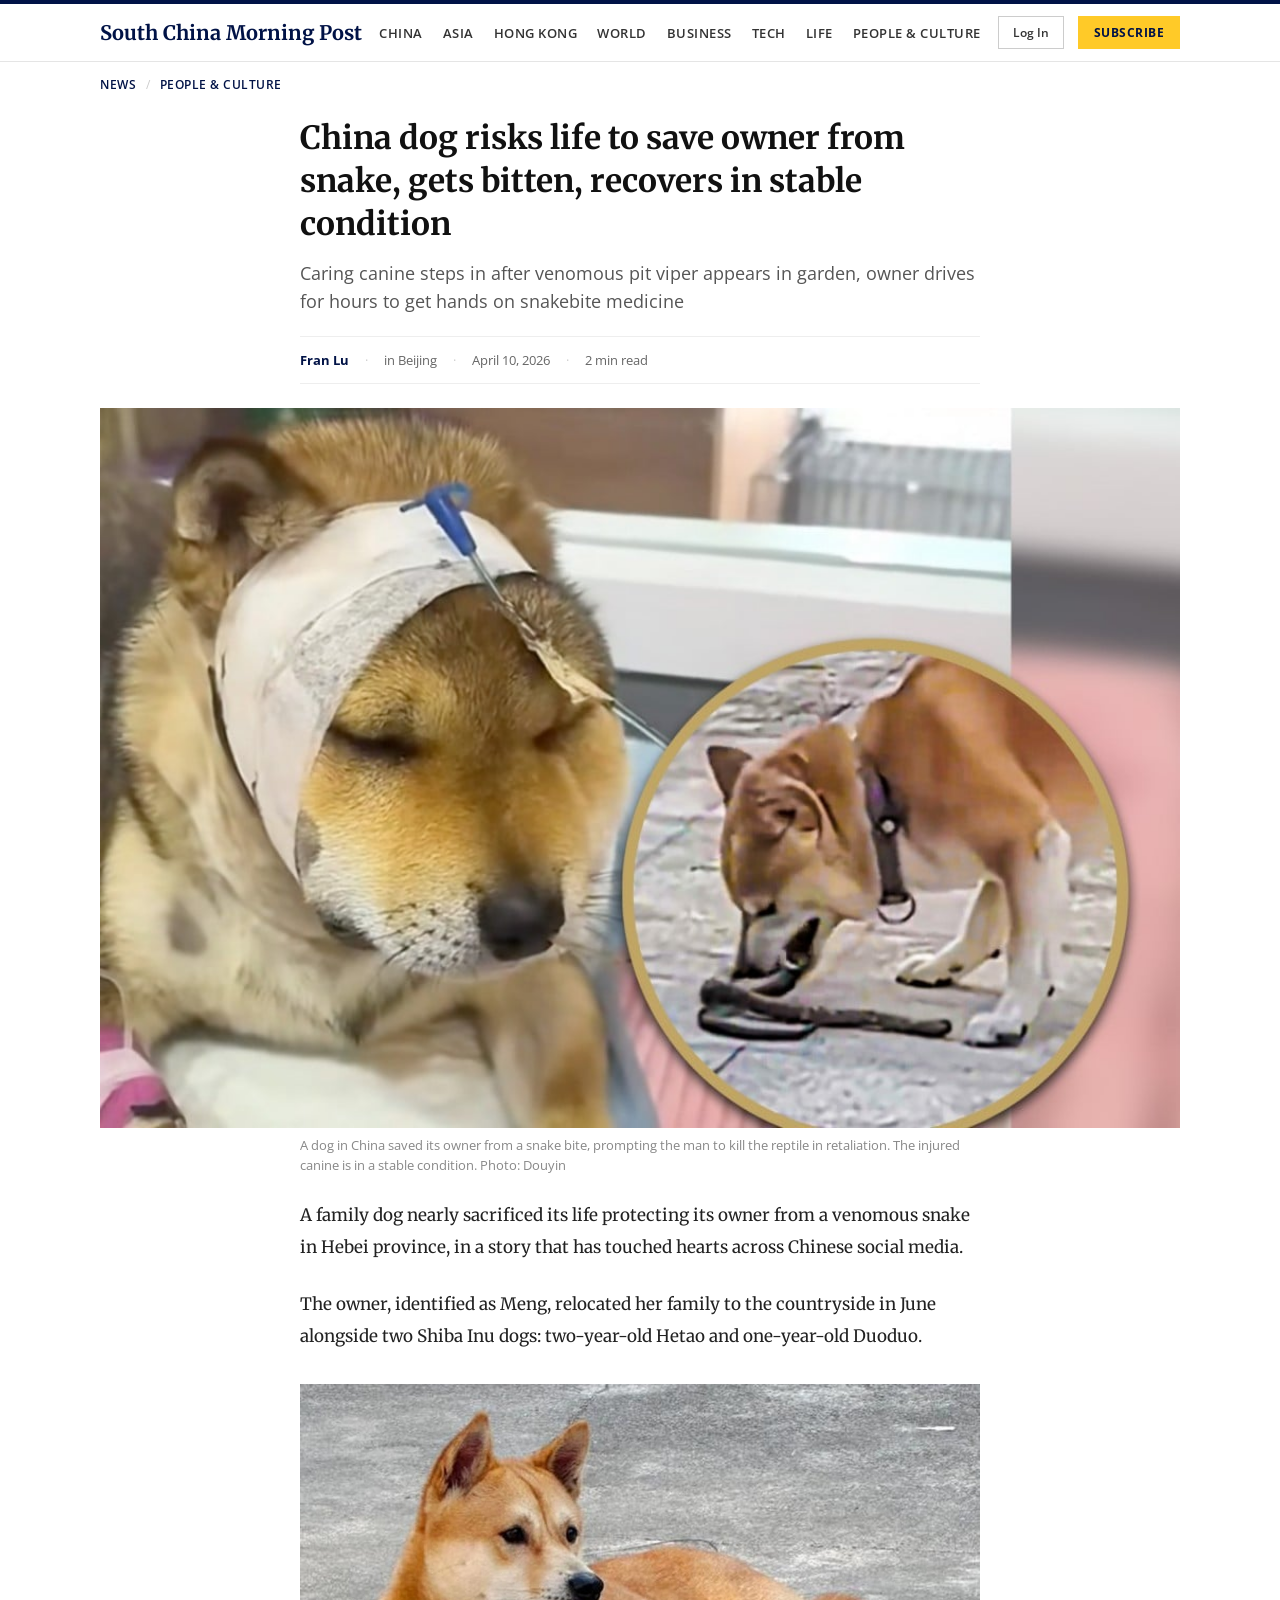
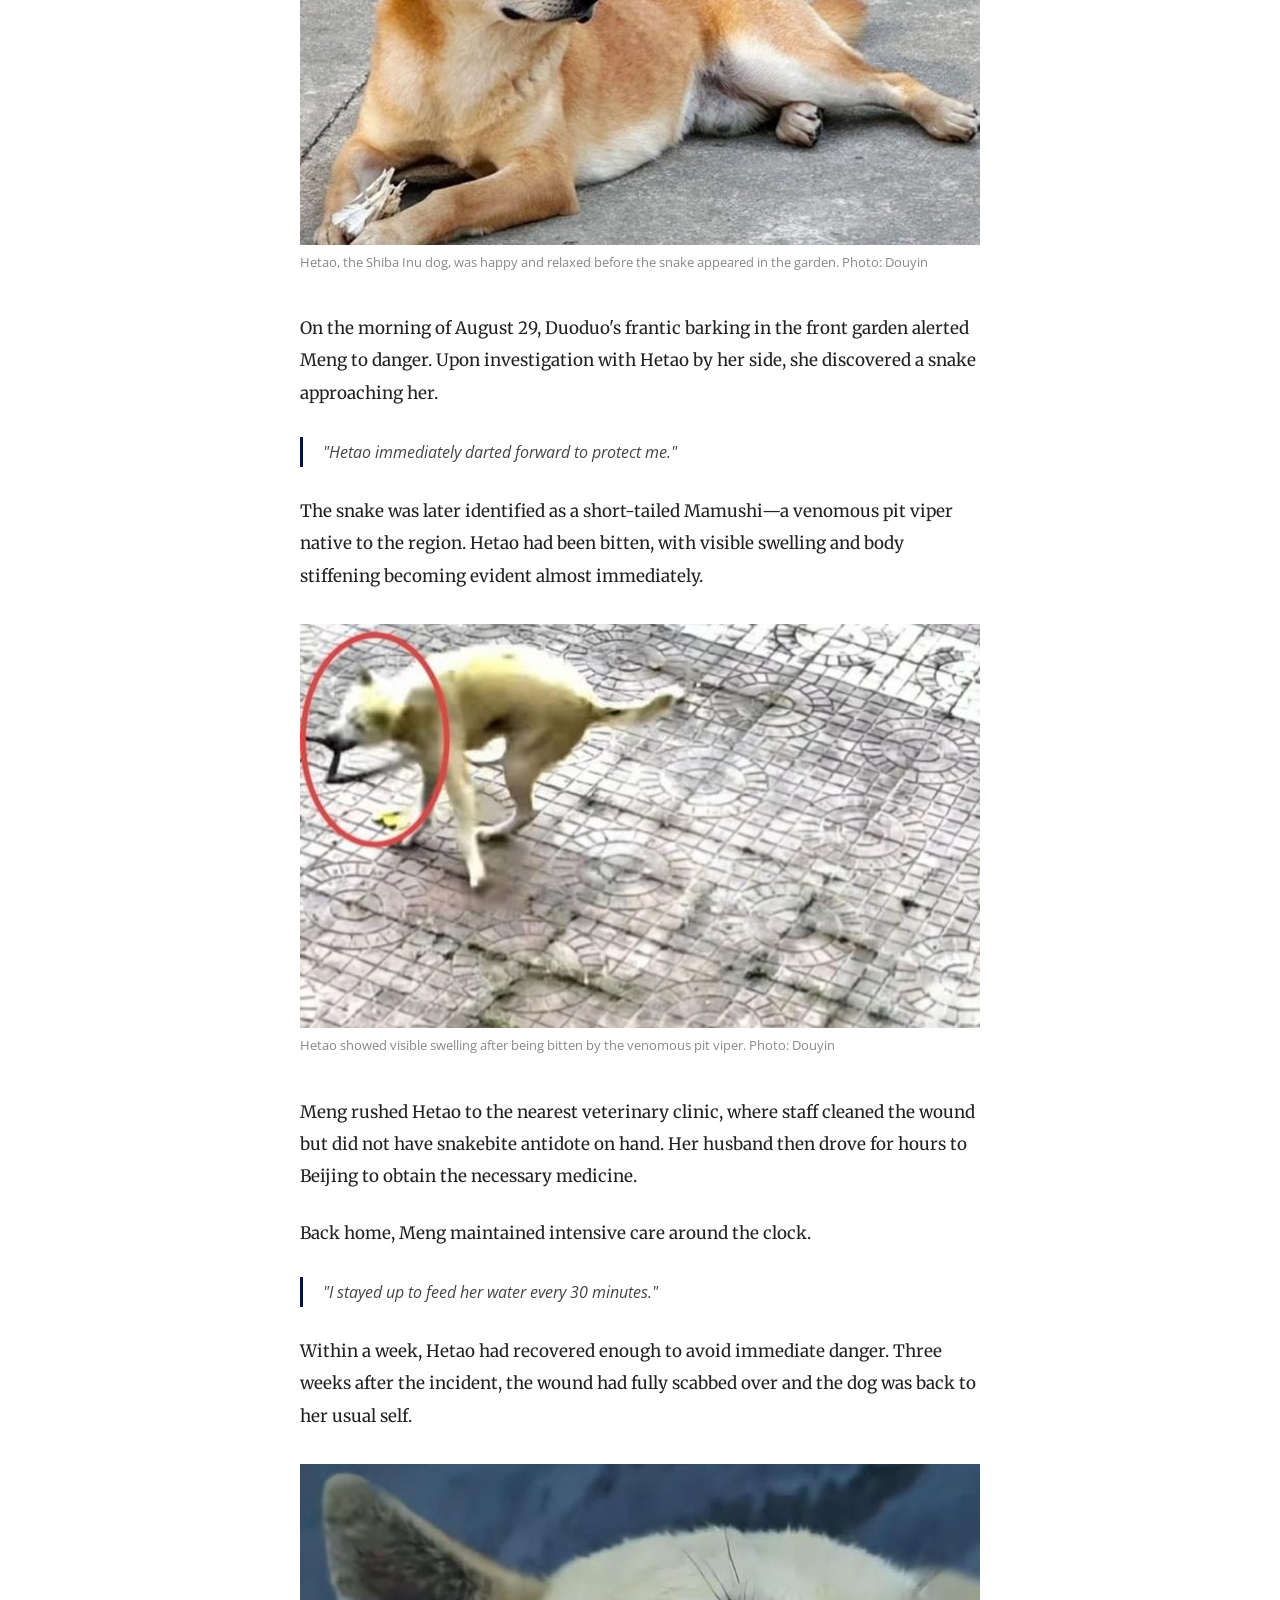
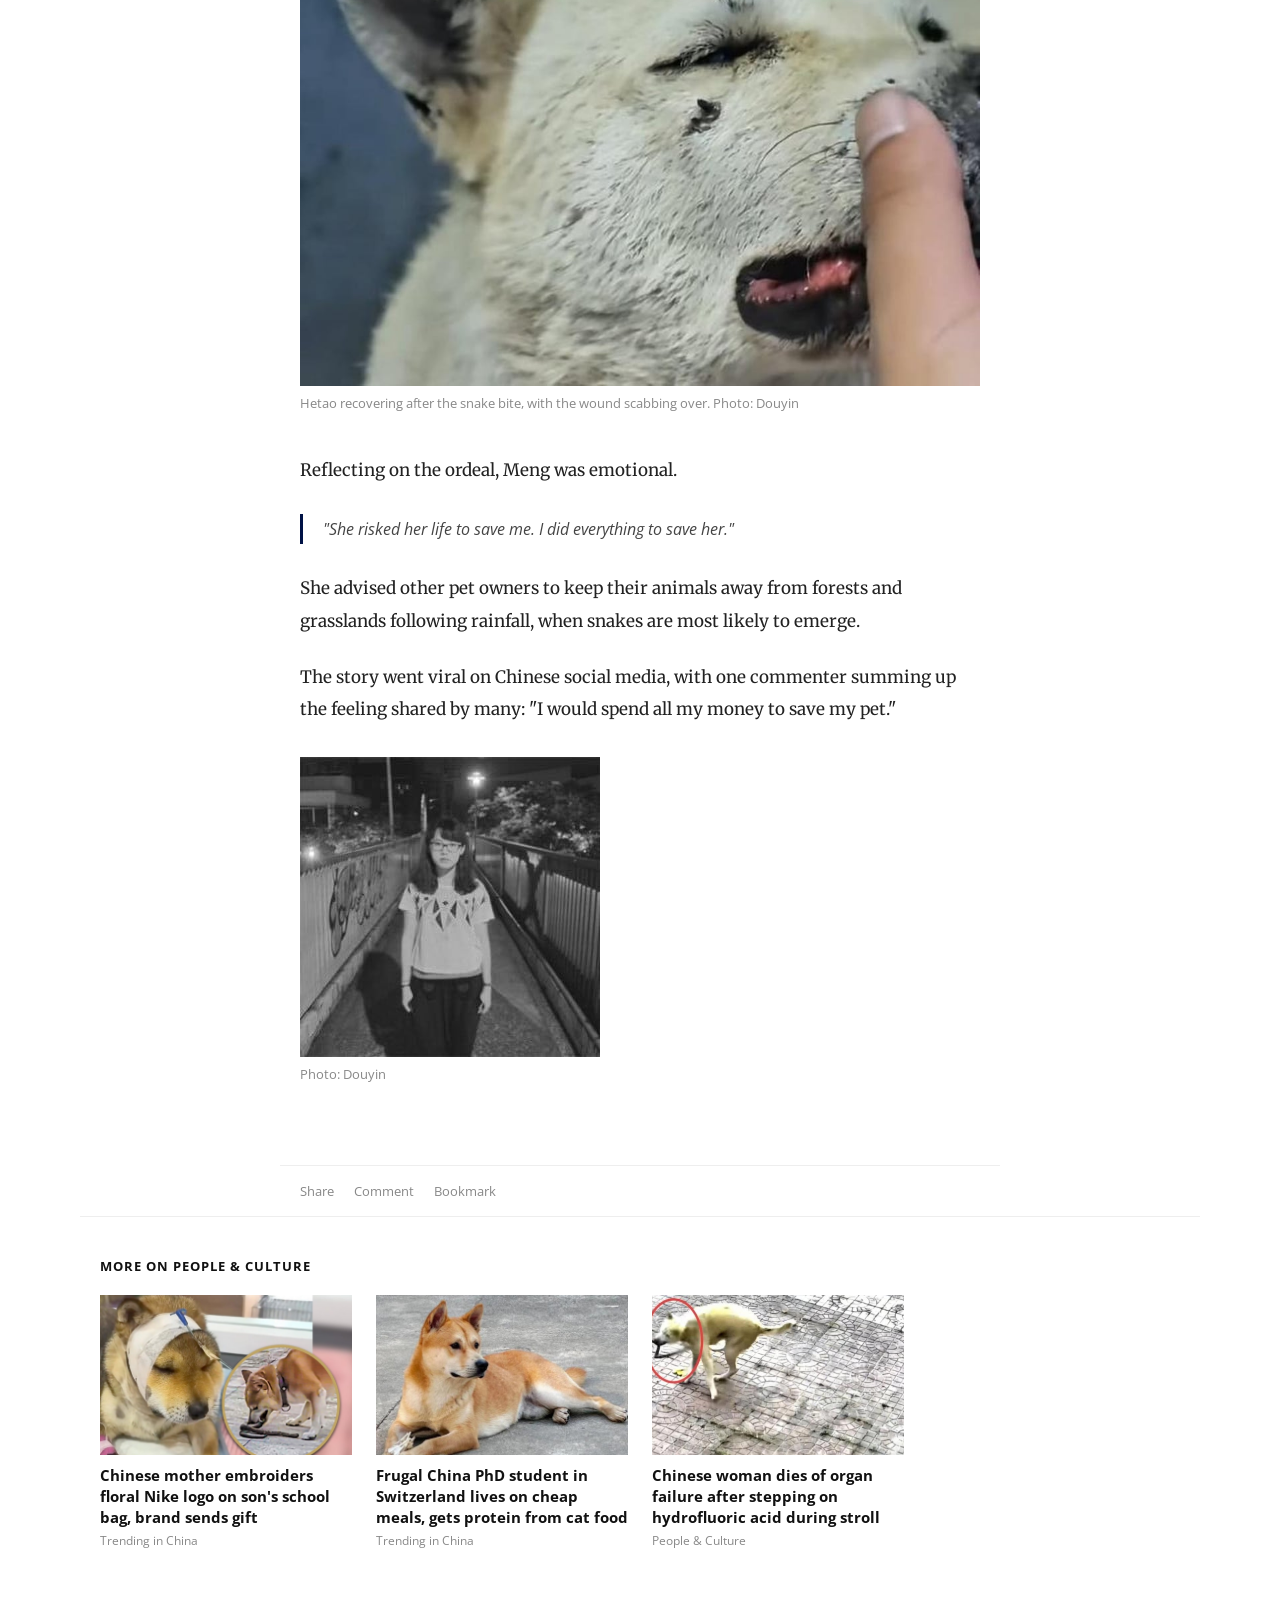
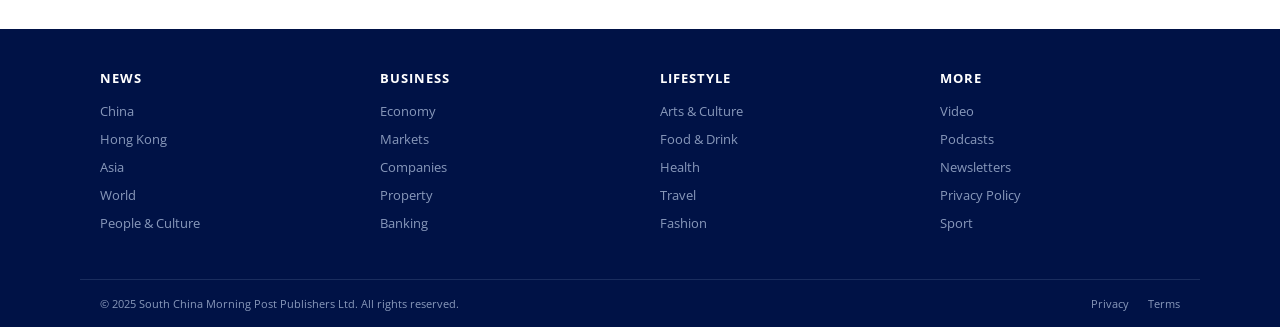
==== news/people-culture/article/3326856/china-dog-risks-life-save-owner-snake-gets-bitten-recovers-stable-condition/index.html @ 59bc3aed "Move page to /news/people-culture/article/3326856/... path" ====
<!DOCTYPE html>
<html lang="en">
<head>
    <meta charset="UTF-8">
    <meta name="viewport" content="width=device-width, initial-scale=1.0">
    <title>China dog risks life to save owner from snake, gets bitten, recovers in stable condition | South China Morning Post</title>
    <link rel="icon" href="/favicon.svg" type="image/svg+xml">
    <meta name="description" content="Caring canine steps in after venomous pit viper appears in garden, owner drives for hours to get hands on snakebite medicine.">
    <meta property="og:title" content="China dog risks life to save owner from snake, gets bitten, is recovering">
    <meta property="og:description" content="Caring canine steps in after venomous pit viper appears in garden, owner drives for hours to get hands on snakebite medicine.">
    <meta property="og:image" content="assets/d072e27a-3567-441e-893f-858150c29d8f_8da74070.jpg">
    <meta property="og:type" content="article">
    <link href="https://fonts.googleapis.com/css2?family=Merriweather:wght@400;700&family=Open+Sans:wght@400;600;700&display=swap" rel="stylesheet">
    <style>
        * { margin: 0; padding: 0; box-sizing: border-box; }
        body { font-family: 'Open Sans', Arial, sans-serif; color: #222; background: #fff; -webkit-font-smoothing: antialiased; }
        a { color: #001246; text-decoration: none; }
        a:hover { text-decoration: underline; }
        img { max-width: 100%; height: auto; display: block; }

        /* === TOP BAR === */
        .topbar { background: #001246; height: 4px; }

        /* === NAV === */
        .nav { border-bottom: 1px solid #e5e5e5; position: sticky; top: 0; z-index: 100; background: #fff; }
        .nav-inner {
            max-width: 1120px; margin: 0 auto;
            display: flex; align-items: center; justify-content: space-between;
            padding: 12px 20px;
        }
        .nav-logo {
            font-family: 'Merriweather', Georgia, serif;
            font-size: 20px; font-weight: 700; color: #001246; white-space: nowrap;
        }
        .nav-links { display: flex; gap: 20px; list-style: none; font-size: 13px; font-weight: 600; text-transform: uppercase; letter-spacing: 0.5px; }
        .nav-links a { color: #333; }
        .nav-links a:hover { color: #001246; text-decoration: none; }
        .nav-right { display: flex; align-items: center; gap: 14px; }
        .nav-right .btn-sub {
            background: #FFCA28; color: #001246; border: none;
            padding: 8px 16px; font-size: 12px; font-weight: 700;
            text-transform: uppercase; letter-spacing: 0.5px; cursor: pointer;
        }
        .nav-right .btn-login {
            background: none; border: 1px solid #ccc; color: #333;
            padding: 7px 14px; font-size: 12px; font-weight: 600; cursor: pointer;
        }

        /* === BREADCRUMBS === */
        .breadcrumbs {
            max-width: 1120px; margin: 0 auto;
            padding: 14px 20px 0;
            font-size: 12px; color: #666;
            text-transform: uppercase; letter-spacing: 0.5px;
        }
        .breadcrumbs a { color: #001246; font-weight: 600; }
        .breadcrumbs span { margin: 0 6px; color: #ccc; }

        /* === ARTICLE === */
        .article-header { max-width: 720px; margin: 0 auto; padding: 24px 20px 0; }
        .article-header h1 {
            font-family: 'Merriweather', Georgia, serif;
            font-size: 32px; line-height: 1.35; font-weight: 700; color: #111; margin-bottom: 12px;
        }
        .article-header .deck { font-size: 18px; line-height: 1.6; color: #555; margin-bottom: 20px; }
        .article-meta {
            display: flex; align-items: center; gap: 16px;
            padding: 14px 0; border-top: 1px solid #eee; border-bottom: 1px solid #eee;
            font-size: 13px; color: #666; margin-bottom: 24px; flex-wrap: wrap;
        }
        .article-meta .author { font-weight: 700; color: #001246; }
        .article-meta .dot { color: #ccc; }

        /* === HERO IMAGE === */
        .hero-image { max-width: 1120px; margin: 0 auto; padding: 0 20px; }
        .hero-image img { width: 100%; }
        .hero-caption {
            max-width: 720px; margin: 0 auto;
            padding: 8px 20px 24px; font-size: 13px; color: #888; line-height: 1.5;
        }

        /* === BODY === */
        .article-body { max-width: 720px; margin: 0 auto; padding: 0 20px 40px; }
        .article-body p {
            font-family: 'Merriweather', Georgia, serif;
            font-size: 17px; line-height: 1.9; margin-bottom: 24px; color: #222;
        }
        .article-body figure { margin: 32px 0; }
        .article-body figcaption { font-size: 13px; color: #888; padding: 8px 0; line-height: 1.5; }
        .article-body blockquote {
            border-left: 3px solid #001246; padding: 4px 0 4px 20px;
            margin: 28px 0; font-style: italic; color: #444;
        }

        /* === SOCIAL === */
        .social-bar {
            max-width: 720px; margin: 0 auto; padding: 16px 20px;
            border-top: 1px solid #eee; display: flex; gap: 20px; font-size: 13px; color: #888;
        }
        .social-bar a { color: #888; }
        .social-bar a:hover { color: #001246; }

        /* === RELATED === */
        .related { max-width: 1120px; margin: 0 auto; padding: 40px 20px; border-top: 1px solid #eee; }
        .related h3 {
            font-weight: 700; color: #111; margin-bottom: 20px;
            text-transform: uppercase; letter-spacing: 1px; font-size: 13px;
        }
        .related-grid { display: grid; grid-template-columns: repeat(auto-fill, minmax(250px, 1fr)); gap: 24px; }
        .related-card img { width: 100%; height: 160px; object-fit: cover; margin-bottom: 10px; }
        .related-card-title { font-size: 15px; font-weight: 700; color: #111; line-height: 1.4; }
        .related-card-meta { font-size: 12px; color: #888; margin-top: 4px; }

        /* === FOOTER === */
        .site-footer { background: #001246; color: #8899bb; margin-top: 40px; }
        .footer-inner {
            max-width: 1120px; margin: 0 auto; padding: 40px 20px;
            display: flex; gap: 40px; flex-wrap: wrap;
        }
        .footer-col { flex: 1; min-width: 180px; }
        .footer-col h4 { color: #fff; font-size: 13px; margin-bottom: 12px; text-transform: uppercase; letter-spacing: 1px; }
        .footer-col ul { list-style: none; }
        .footer-col li { margin-bottom: 6px; }
        .footer-col a { color: #8899bb; font-size: 13px; }
        .footer-col a:hover { color: #fff; text-decoration: none; }
        .footer-bottom {
            max-width: 1120px; margin: 0 auto; padding: 16px 20px;
            border-top: 1px solid #1a2d5e; font-size: 11px;
            display: flex; justify-content: space-between; align-items: center;
        }
        .footer-bottom a { color: #8899bb; margin-left: 16px; }

        @media (max-width: 768px) {
            .nav-links { display: none; }
            .article-header h1 { font-size: 24px; }
            .article-header .deck { font-size: 16px; }
            .article-body p { font-size: 16px; }
            .hero-image { padding: 0; }
            .related-grid { grid-template-columns: 1fr; }
        }
    </style>
</head>
<body>

<div class="topbar"></div>

<nav class="nav">
    <div class="nav-inner">
        <a href="https://www.scmp.com/" class="nav-logo">South China Morning Post</a>
        <ul class="nav-links">
            <li><a href="https://www.scmp.com/news/china">China</a></li>
            <li><a href="https://www.scmp.com/news/asia">Asia</a></li>
            <li><a href="https://www.scmp.com/news/hong-kong">Hong Kong</a></li>
            <li><a href="https://www.scmp.com/news/world">World</a></li>
            <li><a href="https://www.scmp.com/business">Business</a></li>
            <li><a href="https://www.scmp.com/tech">Tech</a></li>
            <li><a href="https://www.scmp.com/lifestyle">Life</a></li>
            <li><a href="https://www.scmp.com/news/people-culture">People &amp; Culture</a></li>
        </ul>
        <div class="nav-right">
            <a href="https://www.scmp.com/mynews" class="btn-login">Log In</a>
            <a href="https://subscribe.scmp.com/" class="btn-sub">Subscribe</a>
        </div>
    </div>
</nav>

<div class="breadcrumbs">
    <a href="https://www.scmp.com/">News</a> <span>/</span>
    <a href="https://www.scmp.com/news/people-culture">People &amp; Culture</a>
</div>

<div class="article-header">
    <h1>China dog risks life to save owner from snake, gets bitten, recovers in stable condition</h1>
    <p class="deck">Caring canine steps in after venomous pit viper appears in garden, owner drives for hours to get hands on snakebite medicine</p>
    <div class="article-meta">
        <a class="author" href="https://www.scmp.com/author/fran-lu">Fran Lu</a>
        <span class="dot">&middot;</span>
        <span>in Beijing</span>
        <span class="dot">&middot;</span>
        <time>April 10, 2026</time>
        <span class="dot">&middot;</span>
        <span>2 min read</span>
    </div>
</div>

<div class="hero-image">
    <img src="/news/people-culture/article/3326856/china-dog-risks-life-save-owner-snake-gets-bitten-recovers-stable-condition/assets/d072e27a-3567-441e-893f-858150c29d8f_8da74070.jpg" alt="A dog saved its owner from a venomous snake">
</div>
<div class="hero-caption">
    A dog in China saved its owner from a snake bite, prompting the man to kill the reptile in retaliation. The injured canine is in a stable condition. Photo: Douyin
</div>

<div class="article-body">
    <p>A family dog nearly sacrificed its life protecting its owner from a venomous snake in Hebei province, in a story that has touched hearts across Chinese social media.</p>

    <p>The owner, identified as Meng, relocated her family to the countryside in June alongside two Shiba Inu dogs: two-year-old Hetao and one-year-old Duoduo.</p>

    <figure>
        <img src="/news/people-culture/article/3326856/china-dog-risks-life-save-owner-snake-gets-bitten-recovers-stable-condition/assets/e55ad8de-f776-4322-b132-e14bff20448c_a02d8949.jpg" alt="Hetao the Shiba Inu before the snake incident">
        <figcaption>Hetao, the Shiba Inu dog, was happy and relaxed before the snake appeared in the garden. Photo: Douyin</figcaption>
    </figure>

    <p>On the morning of August 29, Duoduo's frantic barking in the front garden alerted Meng to danger. Upon investigation with Hetao by her side, she discovered a snake approaching her.</p>

    <blockquote>"Hetao immediately darted forward to protect me."</blockquote>

    <p>The snake was later identified as a short-tailed Mamushi&mdash;a venomous pit viper native to the region. Hetao had been bitten, with visible swelling and body stiffening becoming evident almost immediately.</p>

    <figure>
        <img src="/news/people-culture/article/3326856/china-dog-risks-life-save-owner-snake-gets-bitten-recovers-stable-condition/assets/69edae4e-2691-48e2-a2f3-05f35df4acb7_948cd60c.jpg" alt="Hetao after being bitten by the snake">
        <figcaption>Hetao showed visible swelling after being bitten by the venomous pit viper. Photo: Douyin</figcaption>
    </figure>

    <p>Meng rushed Hetao to the nearest veterinary clinic, where staff cleaned the wound but did not have snakebite antidote on hand. Her husband then drove for hours to Beijing to obtain the necessary medicine.</p>

    <p>Back home, Meng maintained intensive care around the clock.</p>

    <blockquote>"I stayed up to feed her water every 30 minutes."</blockquote>

    <p>Within a week, Hetao had recovered enough to avoid immediate danger. Three weeks after the incident, the wound had fully scabbed over and the dog was back to her usual self.</p>

    <figure>
        <img src="/news/people-culture/article/3326856/china-dog-risks-life-save-owner-snake-gets-bitten-recovers-stable-condition/assets/6c112af4-2133-4f7b-a668-4d69fa3e6c41_7ddc06ff.jpg" alt="Hetao recovering from the snake bite">
        <figcaption>Hetao recovering after the snake bite, with the wound scabbing over. Photo: Douyin</figcaption>
    </figure>

    <p>Reflecting on the ordeal, Meng was emotional.</p>

    <blockquote>"She risked her life to save me. I did everything to save her."</blockquote>

    <p>She advised other pet owners to keep their animals away from forests and grasslands following rainfall, when snakes are most likely to emerge.</p>

    <p>The story went viral on Chinese social media, with one commenter summing up the feeling shared by many: "I would spend all my money to save my pet."</p>

    <figure>
        <img src="/news/people-culture/article/3326856/china-dog-risks-life-save-owner-snake-gets-bitten-recovers-stable-condition/assets/IMG_3277.jpg" alt="Hetao fully recovered">
        <figcaption>Photo: Douyin</figcaption>
    </figure>
</div>

<div class="social-bar">
    <a href="https://www.scmp.com/news/people-culture/article/3326856/china-dog-risks-life-save-owner-snake-gets-bitten-recovers-stable-condition">Share</a>
    <a href="https://www.scmp.com/news/people-culture/article/3326856/china-dog-risks-life-save-owner-snake-gets-bitten-recovers-stable-condition#comments">Comment</a>
    <a href="https://www.scmp.com/mynews">Bookmark</a>
</div>

<div class="related">
    <h3>More on People & Culture</h3>
    <div class="related-grid">
        <a class="related-card" href="https://www.scmp.com/news/people-culture/trending-china/article/3325831/chinese-mother-embroiders-floral-nike-logo-sons-school-bag-brand-sends-gift">
            <img src="/news/people-culture/article/3326856/china-dog-risks-life-save-owner-snake-gets-bitten-recovers-stable-condition/assets/d072e27a-3567-441e-893f-858150c29d8f_8da74070.jpg" alt="">
            <div class="related-card-title">Chinese mother embroiders floral Nike logo on son's school bag, brand sends gift</div>
            <div class="related-card-meta">Trending in China</div>
        </a>
        <a class="related-card" href="https://www.scmp.com/news/people-culture/trending-china/article/3325863/frugal-china-phd-student-switzerland-lives-cheap-meals-gets-protein-cat-food">
            <img src="/news/people-culture/article/3326856/china-dog-risks-life-save-owner-snake-gets-bitten-recovers-stable-condition/assets/e55ad8de-f776-4322-b132-e14bff20448c_a02d8949.jpg" alt="">
            <div class="related-card-title">Frugal China PhD student in Switzerland lives on cheap meals, gets protein from cat food</div>
            <div class="related-card-meta">Trending in China</div>
        </a>
        <a class="related-card" href="https://www.scmp.com/news/people-culture/article/3325834/chinese-woman-dies-organ-failure-after-stepping-hydrofluoric-acid-during-stroll">
            <img src="/news/people-culture/article/3326856/china-dog-risks-life-save-owner-snake-gets-bitten-recovers-stable-condition/assets/69edae4e-2691-48e2-a2f3-05f35df4acb7_948cd60c.jpg" alt="">
            <div class="related-card-title">Chinese woman dies of organ failure after stepping on hydrofluoric acid during stroll</div>
            <div class="related-card-meta">People &amp; Culture</div>
        </a>
    </div>
</div>

<footer class="site-footer">
    <div class="footer-inner">
        <div class="footer-col">
            <h4>News</h4>
            <ul>
                <li><a href="https://www.scmp.com/news/china">China</a></li>
                <li><a href="https://www.scmp.com/news/hong-kong">Hong Kong</a></li>
                <li><a href="https://www.scmp.com/news/asia">Asia</a></li>
                <li><a href="https://www.scmp.com/news/world">World</a></li>
                <li><a href="https://www.scmp.com/news/people-culture">People &amp; Culture</a></li>
            </ul>
        </div>
        <div class="footer-col">
            <h4>Business</h4>
            <ul>
                <li><a href="https://www.scmp.com/economy">Economy</a></li>
                <li><a href="https://www.scmp.com/business">Markets</a></li>
                <li><a href="https://www.scmp.com/business">Companies</a></li>
                <li><a href="https://www.scmp.com/business">Property</a></li>
                <li><a href="https://www.scmp.com/business">Banking</a></li>
            </ul>
        </div>
        <div class="footer-col">
            <h4>Lifestyle</h4>
            <ul>
                <li><a href="https://www.scmp.com/lifestyle">Arts &amp; Culture</a></li>
                <li><a href="https://www.scmp.com/cooking">Food &amp; Drink</a></li>
                <li><a href="https://www.scmp.com/topics/health-and-wellness">Health</a></li>
                <li><a href="https://www.scmp.com/lifestyle">Travel</a></li>
                <li><a href="https://www.scmp.com/magazines/style">Fashion</a></li>
            </ul>
        </div>
        <div class="footer-col">
            <h4>More</h4>
            <ul>
                <li><a href="https://www.scmp.com/video">Video</a></li>
                <li><a href="https://www.scmp.com/podcasts">Podcasts</a></li>
                <li><a href="https://www.scmp.com/newsletters">Newsletters</a></li>
                <li><a href="https://www.scmp.com/privacy-policy">Privacy Policy</a></li>
                <li><a href="https://www.scmp.com/sport">Sport</a></li>
            </ul>
        </div>
    </div>
    <div class="footer-bottom">
        <span>&copy; 2025 South China Morning Post Publishers Ltd. All rights reserved.</span>
        <div>
            <a href="https://www.scmp.com/privacy-policy">Privacy</a>
            <a href="https://www.scmp.com/terms-conditions">Terms</a>
        </div>
    </div>
</footer>

</body>
</html>
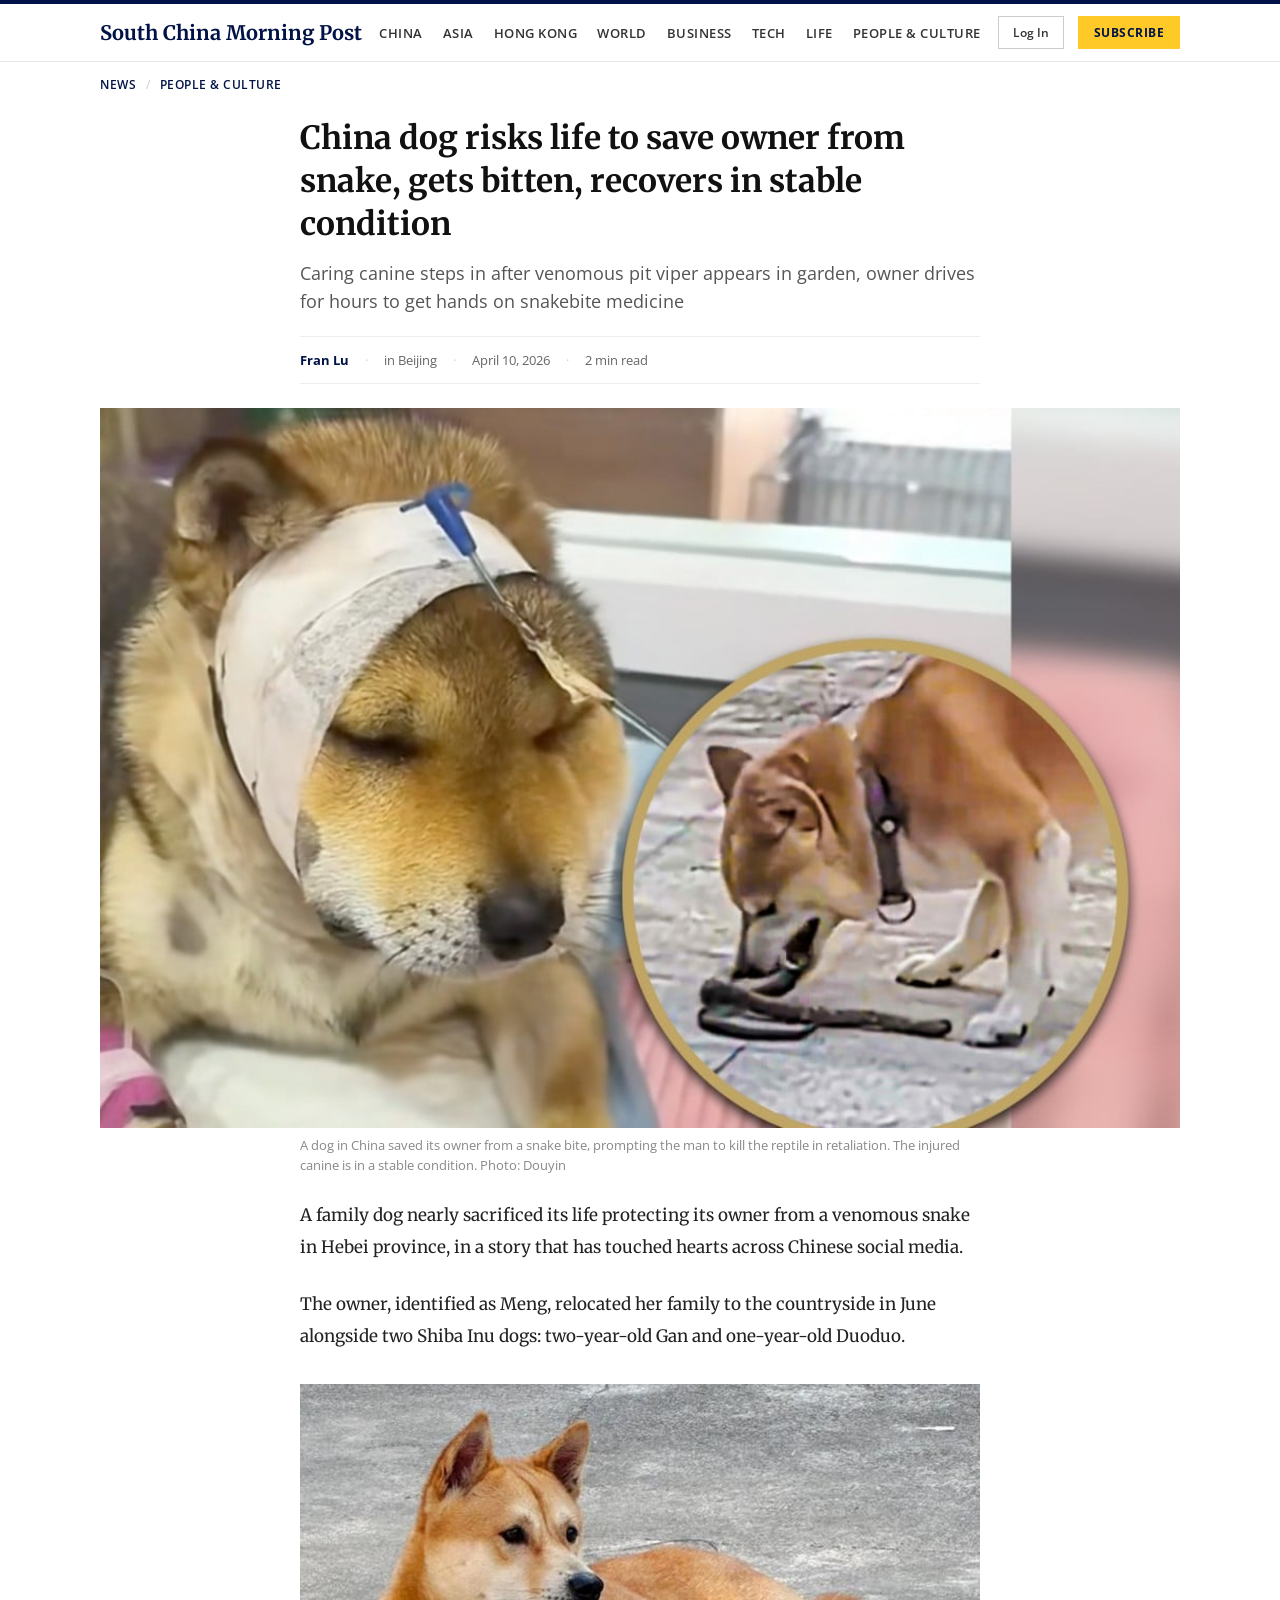
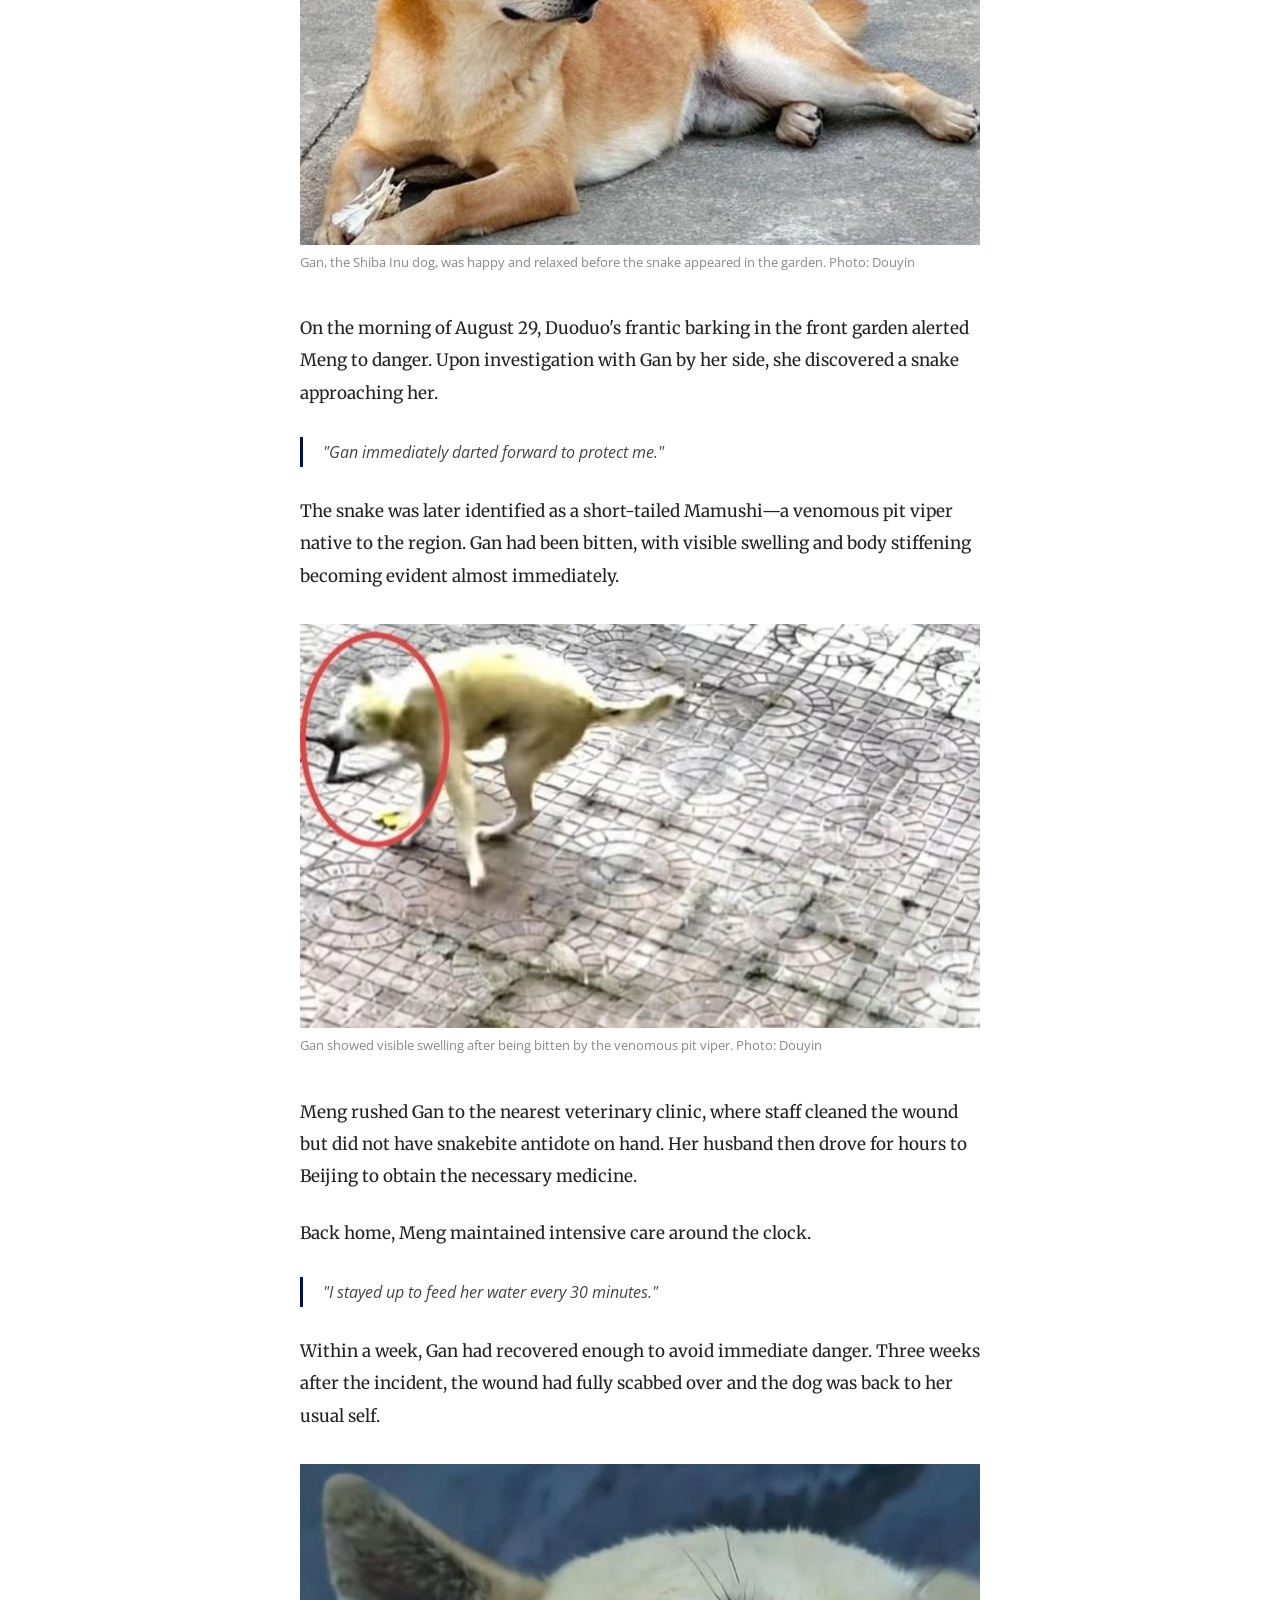
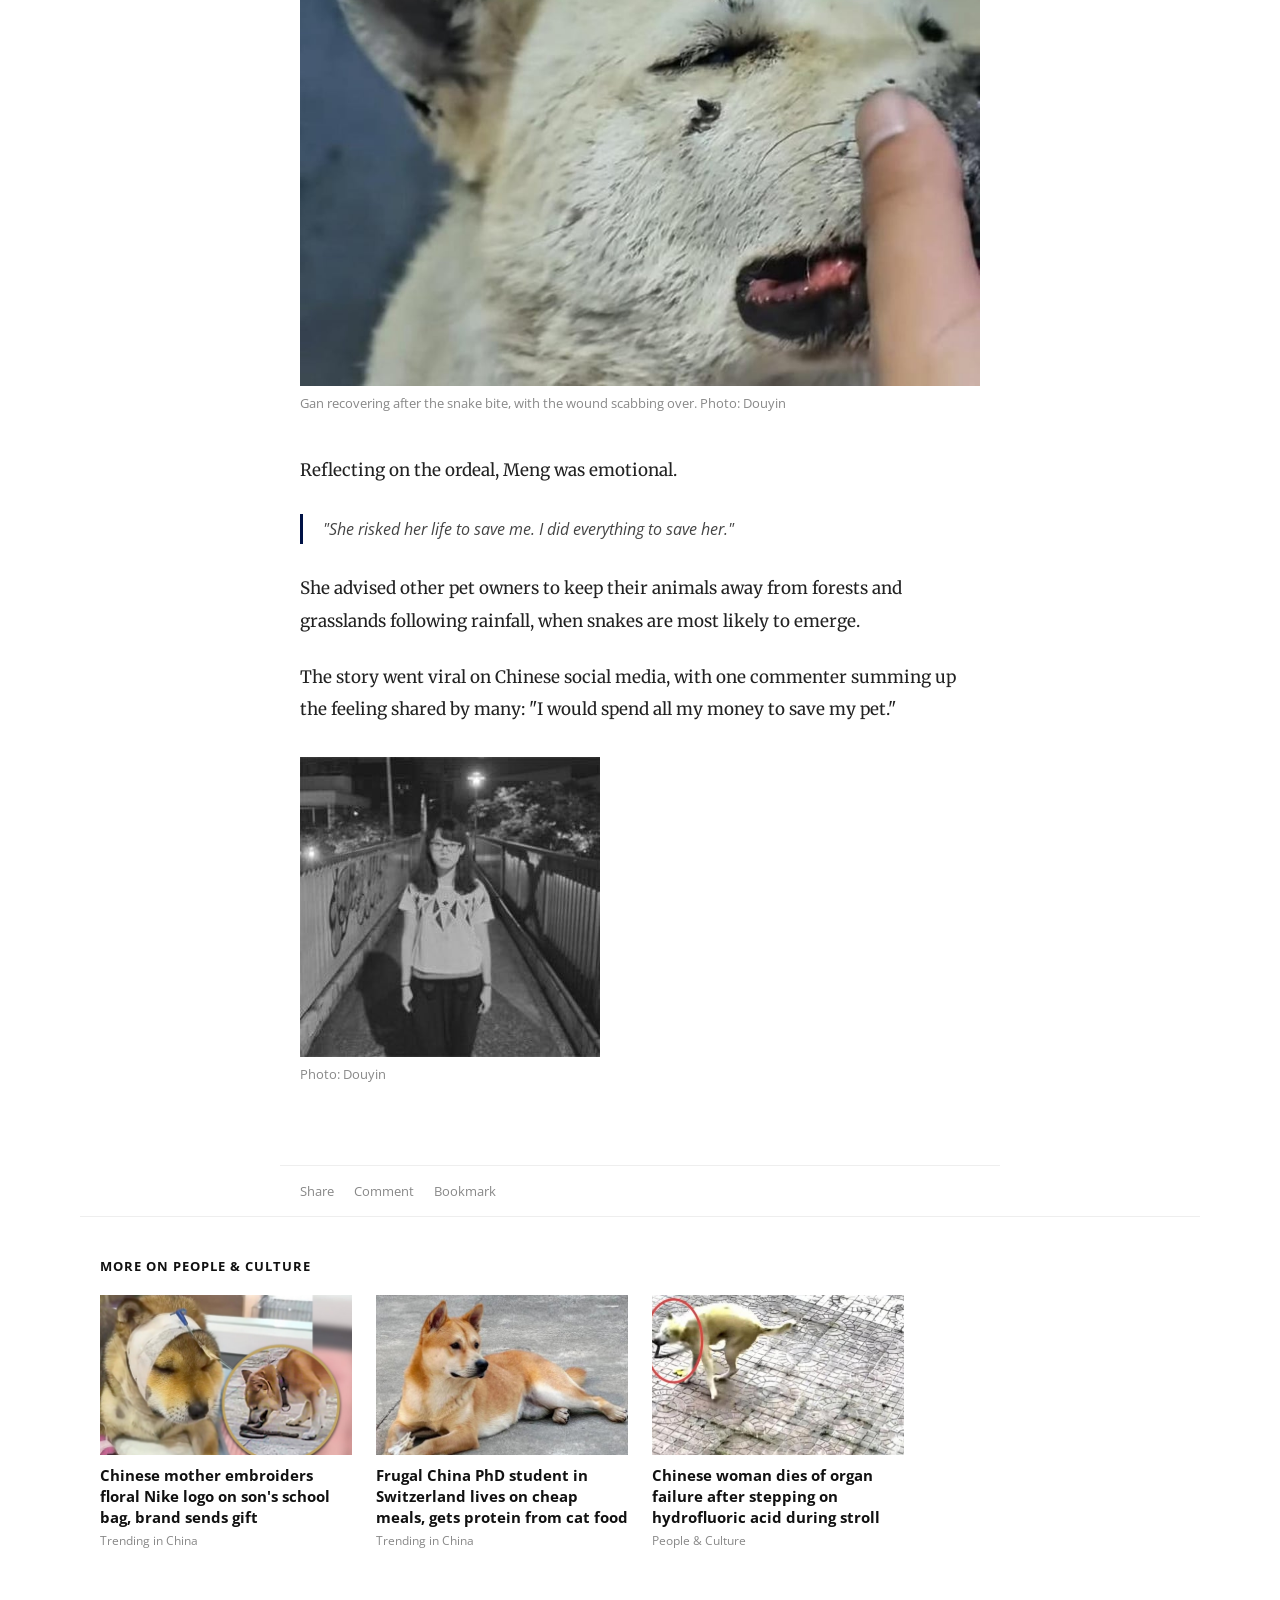
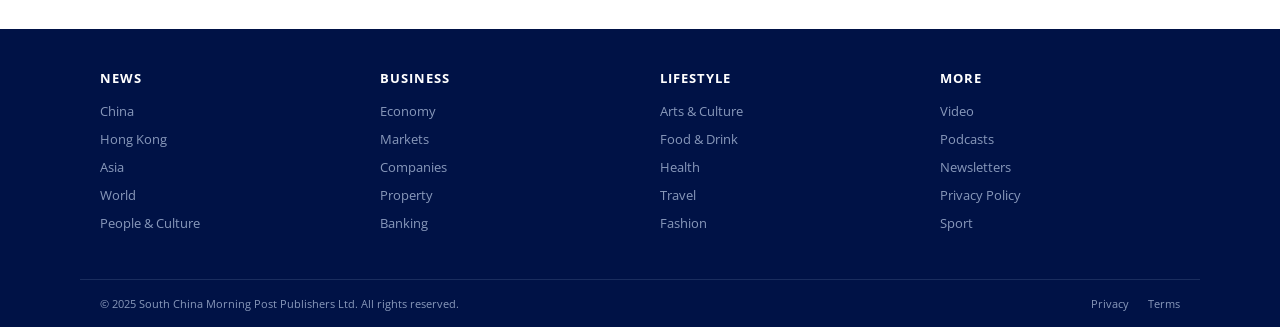
==== commit 28379c74: "Rename dog from Hetao to Gan" ====
--- a/news/people-culture/article/3326856/china-dog-risks-life-save-owner-snake-gets-bitten-recovers-stable-condition/index.html
+++ b/news/people-culture/article/3326856/china-dog-risks-life-save-owner-snake-gets-bitten-recovers-stable-condition/index.html
@@ -193,35 +193,35 @@
 <div class="article-body">
     <p>A family dog nearly sacrificed its life protecting its owner from a venomous snake in Hebei province, in a story that has touched hearts across Chinese social media.</p>
 
-    <p>The owner, identified as Meng, relocated her family to the countryside in June alongside two Shiba Inu dogs: two-year-old Hetao and one-year-old Duoduo.</p>
+    <p>The owner, identified as Meng, relocated her family to the countryside in June alongside two Shiba Inu dogs: two-year-old Gan and one-year-old Duoduo.</p>
 
     <figure>
-        <img src="/news/people-culture/article/3326856/china-dog-risks-life-save-owner-snake-gets-bitten-recovers-stable-condition/assets/e55ad8de-f776-4322-b132-e14bff20448c_a02d8949.jpg" alt="Hetao the Shiba Inu before the snake incident">
-        <figcaption>Hetao, the Shiba Inu dog, was happy and relaxed before the snake appeared in the garden. Photo: Douyin</figcaption>
+        <img src="/news/people-culture/article/3326856/china-dog-risks-life-save-owner-snake-gets-bitten-recovers-stable-condition/assets/e55ad8de-f776-4322-b132-e14bff20448c_a02d8949.jpg" alt="Gan the Shiba Inu before the snake incident">
+        <figcaption>Gan, the Shiba Inu dog, was happy and relaxed before the snake appeared in the garden. Photo: Douyin</figcaption>
     </figure>
 
-    <p>On the morning of August 29, Duoduo's frantic barking in the front garden alerted Meng to danger. Upon investigation with Hetao by her side, she discovered a snake approaching her.</p>
-
-    <blockquote>"Hetao immediately darted forward to protect me."</blockquote>
-
-    <p>The snake was later identified as a short-tailed Mamushi&mdash;a venomous pit viper native to the region. Hetao had been bitten, with visible swelling and body stiffening becoming evident almost immediately.</p>
+    <p>On the morning of August 29, Duoduo's frantic barking in the front garden alerted Meng to danger. Upon investigation with Gan by her side, she discovered a snake approaching her.</p>
+
+    <blockquote>"Gan immediately darted forward to protect me."</blockquote>
+
+    <p>The snake was later identified as a short-tailed Mamushi&mdash;a venomous pit viper native to the region. Gan had been bitten, with visible swelling and body stiffening becoming evident almost immediately.</p>
 
     <figure>
-        <img src="/news/people-culture/article/3326856/china-dog-risks-life-save-owner-snake-gets-bitten-recovers-stable-condition/assets/69edae4e-2691-48e2-a2f3-05f35df4acb7_948cd60c.jpg" alt="Hetao after being bitten by the snake">
-        <figcaption>Hetao showed visible swelling after being bitten by the venomous pit viper. Photo: Douyin</figcaption>
+        <img src="/news/people-culture/article/3326856/china-dog-risks-life-save-owner-snake-gets-bitten-recovers-stable-condition/assets/69edae4e-2691-48e2-a2f3-05f35df4acb7_948cd60c.jpg" alt="Gan after being bitten by the snake">
+        <figcaption>Gan showed visible swelling after being bitten by the venomous pit viper. Photo: Douyin</figcaption>
     </figure>
 
-    <p>Meng rushed Hetao to the nearest veterinary clinic, where staff cleaned the wound but did not have snakebite antidote on hand. Her husband then drove for hours to Beijing to obtain the necessary medicine.</p>
+    <p>Meng rushed Gan to the nearest veterinary clinic, where staff cleaned the wound but did not have snakebite antidote on hand. Her husband then drove for hours to Beijing to obtain the necessary medicine.</p>
 
     <p>Back home, Meng maintained intensive care around the clock.</p>
 
     <blockquote>"I stayed up to feed her water every 30 minutes."</blockquote>
 
-    <p>Within a week, Hetao had recovered enough to avoid immediate danger. Three weeks after the incident, the wound had fully scabbed over and the dog was back to her usual self.</p>
+    <p>Within a week, Gan had recovered enough to avoid immediate danger. Three weeks after the incident, the wound had fully scabbed over and the dog was back to her usual self.</p>
 
     <figure>
-        <img src="/news/people-culture/article/3326856/china-dog-risks-life-save-owner-snake-gets-bitten-recovers-stable-condition/assets/6c112af4-2133-4f7b-a668-4d69fa3e6c41_7ddc06ff.jpg" alt="Hetao recovering from the snake bite">
-        <figcaption>Hetao recovering after the snake bite, with the wound scabbing over. Photo: Douyin</figcaption>
+        <img src="/news/people-culture/article/3326856/china-dog-risks-life-save-owner-snake-gets-bitten-recovers-stable-condition/assets/6c112af4-2133-4f7b-a668-4d69fa3e6c41_7ddc06ff.jpg" alt="Gan recovering from the snake bite">
+        <figcaption>Gan recovering after the snake bite, with the wound scabbing over. Photo: Douyin</figcaption>
     </figure>
 
     <p>Reflecting on the ordeal, Meng was emotional.</p>
@@ -233,7 +233,7 @@
     <p>The story went viral on Chinese social media, with one commenter summing up the feeling shared by many: "I would spend all my money to save my pet."</p>
 
     <figure>
-        <img src="/news/people-culture/article/3326856/china-dog-risks-life-save-owner-snake-gets-bitten-recovers-stable-condition/assets/IMG_3277.jpg" alt="Hetao fully recovered">
+        <img src="/news/people-culture/article/3326856/china-dog-risks-life-save-owner-snake-gets-bitten-recovers-stable-condition/assets/IMG_3277.jpg" alt="Gan fully recovered">
         <figcaption>Photo: Douyin</figcaption>
     </figure>
 </div>
